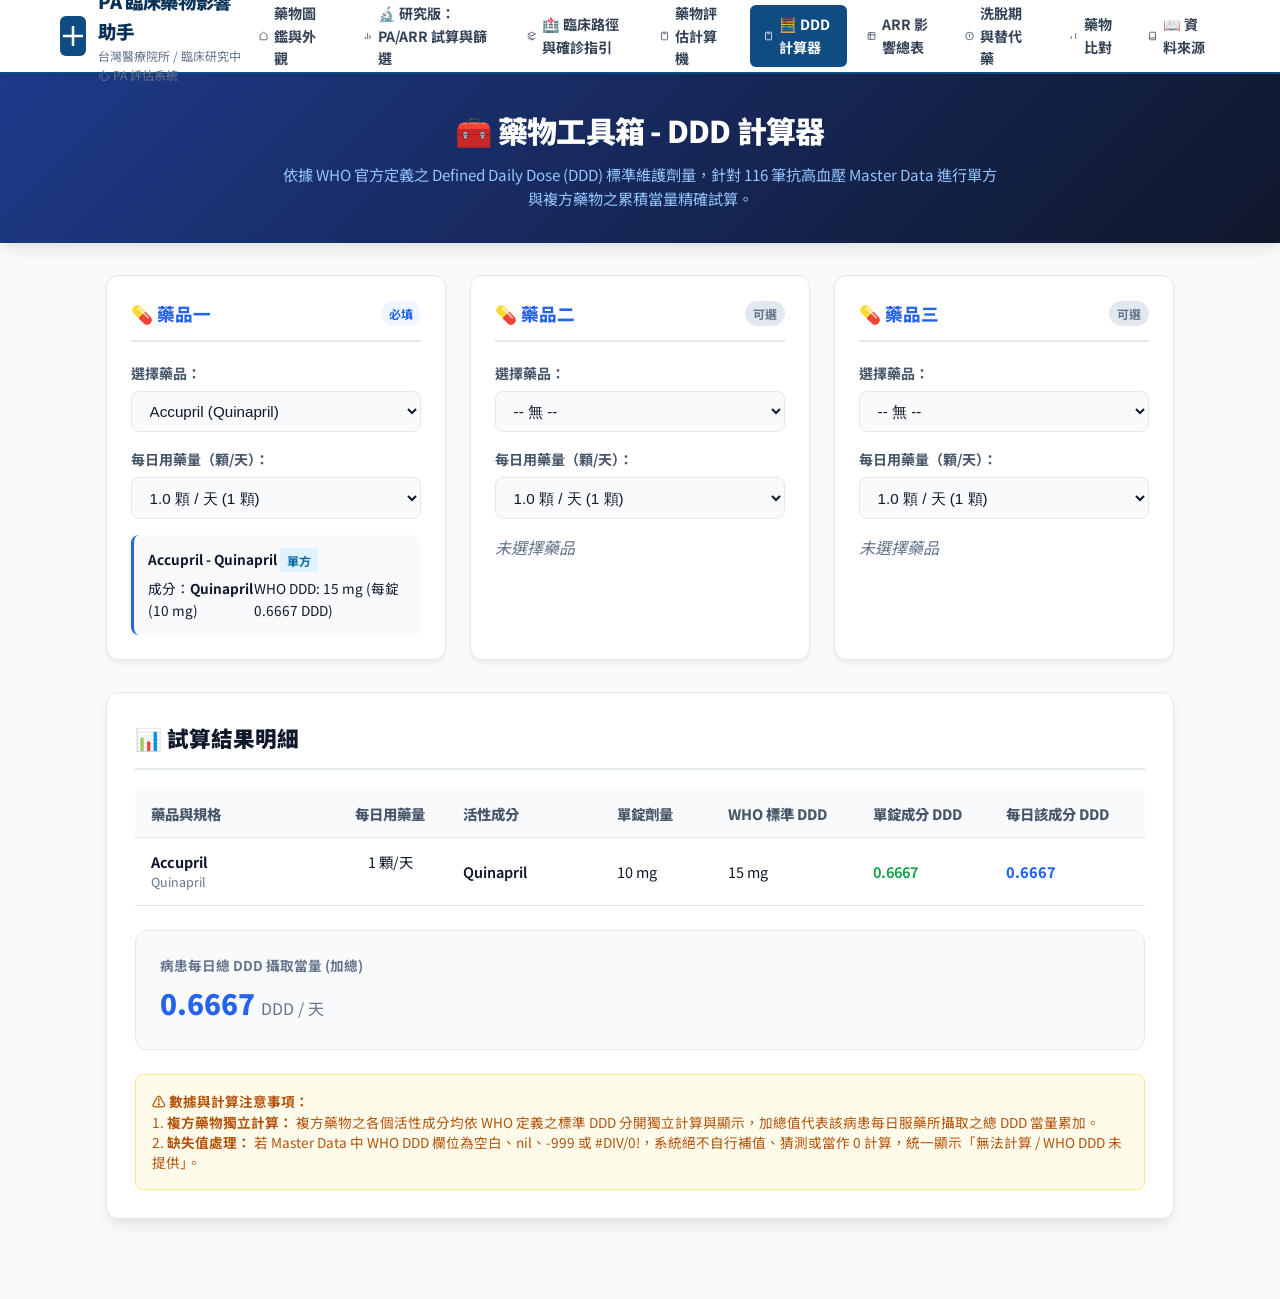
==== ddd.html @ 59ca23a6 "Initial commit: PA HELP 4 website core files and data" ====
<!DOCTYPE html>
<html lang="zh-TW">
<head>
  <meta charset="UTF-8">
  <meta name="viewport" content="width=device-width, initial-scale=1.0">
  <title>🧰 藥物工具箱 - DDD 計算器</title>
  <link rel="preconnect" href="https://fonts.googleapis.com">
  <link rel="preconnect" href="https://fonts.gstatic.com" crossorigin>
  <link href="https://fonts.googleapis.com/css2?family=Noto+Sans+TC:wght@400;500;700;900&display=swap" rel="stylesheet">
  <link rel="stylesheet" href="styles.css">
  <link rel="stylesheet" href="css/ddd_calculator.css">
</head>
<body>

  <!-- 醫療院所風格頂部導覽列 (與主網站一致) -->
  <header class="hospital-header">
    <div class="header-inner container">
      <a href="index.html#/" class="hospital-brand">
        <div class="hospital-logo">
          <svg width="24" height="24" viewBox="0 0 24 24" fill="none" stroke="currentColor" stroke-width="2.5">
            <path d="M12 2v20M2 12h20"></path>
          </svg>
        </div>
        <div class="brand-text">
          <div class="brand-title">PA 臨床藥物影響助手</div>
          <div class="brand-subtitle">台灣醫療院所 / 臨床研究中心 PA 評估系統</div>
        </div>
      </a>

      <!-- 導覽功能分頁 -->
      <nav class="main-nav" id="main-nav">
        <a href="index.html#/" class="nav-item" data-route="home">
          <svg width="16" height="16" viewBox="0 0 24 24" fill="none" stroke="currentColor" stroke-width="2"><path d="M3 9l9-7 9 7v11a2 2 0 0 1-2 2H5a2 2 0 0 1-2-2z"></path></svg>
          藥物圖鑑與外觀
        </a>
        <a href="index.html#/research" class="nav-item" data-route="research">
          <svg width="16" height="16" viewBox="0 0 24 24" fill="none" stroke="currentColor" stroke-width="2"><line x1="18" y1="20" x2="18" y2="10"></line><line x1="12" y1="20" x2="12" y2="4"></line><line x1="6" y1="20" x2="6" y2="14"></line></svg>
          🔬 研究版：PA/ARR 試算與篩選
        </a>
        <a href="index.html#/pathway" class="nav-item" data-route="pathway">
          <svg width="16" height="16" viewBox="0 0 24 24" fill="none" stroke="currentColor" stroke-width="2"><polygon points="12 2 2 7 12 12 22 7 12 2"></polygon><polyline points="2 17 12 22 22 17"></polyline><polyline points="2 12 17 22 12"></polyline></svg>
          🏥 臨床路徑與確診指引
        </a>
        <a href="index.html#/calculator" class="nav-item" data-route="calculator">
          <svg width="16" height="16" viewBox="0 0 24 24" fill="none" stroke="currentColor" stroke-width="2"><rect x="4" y="2" width="16" height="20" rx="2"></rect><line x1="8" y1="6" x2="16" y2="6"></line></svg>
          藥物評估計算機
        </a>
        <a href="ddd.html" class="nav-item active" data-route="ddd">
          <svg width="16" height="16" viewBox="0 0 24 24" fill="none" stroke="currentColor" stroke-width="2"><rect x="4" y="2" width="16" height="20" rx="2"></rect><line x1="8" y1="6" x2="16" y2="6"></line></svg>
          🧮 DDD 計算器
        </a>
        <a href="index.html#/matrix" class="nav-item" data-route="matrix">
          <svg width="16" height="16" viewBox="0 0 24 24" fill="none" stroke="currentColor" stroke-width="2"><rect x="3" y="3" width="18" height="18" rx="2"></rect><line x1="3" y1="9" x2="21" y2="9"></line><line x1="9" y1="3" x2="9" y2="21"></line></svg>
          ARR 影響總表
        </a>
        <a href="index.html#/washout" class="nav-item" data-route="washout">
          <svg width="16" height="16" viewBox="0 0 24 24" fill="none" stroke="currentColor" stroke-width="2"><circle cx="12" cy="12" r="10"></circle><polyline points="12 6 12 16 14"></polyline></svg>
          洗脫期與替代藥
        </a>
        <a href="index.html#/compare" class="nav-item" data-route="compare">
          <svg width="16" height="16" viewBox="0 0 24 24" fill="none" stroke="currentColor" stroke-width="2"><line x1="18" y1="20" x2="18" y2="4"></line><line x1="6" y1="20" x2="6" y2="12"></line></svg>
          藥物比對
        </a>
        <a href="index.html#/sources" class="nav-item" data-route="sources">
          <svg width="16" height="16" viewBox="0 0 24 24" fill="none" stroke="currentColor" stroke-width="2"><path d="M4 19.5A2.5 2.5 0 0 1 6.5 17H20"></path><path d="M6.5 2H20v20H6.5A2.5 2.5 0 0 1 4 19.5v-15A2.5 2.5 0 0 1 6.5 2z"></path></svg>
          📖 資料來源
        </a>
      </nav>
    </div>
  </header>

  <header class="ddd-header">
    <h1>🧰 藥物工具箱 - DDD 計算器</h1>
    <p>依據 WHO 官方定義之 Defined Daily Dose (DDD) 標準維護劑量，針對 116 筆抗高血壓 Master Data 進行單方與複方藥物之累積當量精確試算。</p>
  </header>

  <main class="ddd-container">

    <!-- 3 Drug Select Cards Grid -->
    <div class="ddd-grid">

      <!-- Drug 1 Card -->
      <div class="ddd-card">
        <div class="ddd-card__header">
          <div class="ddd-card__title">💊 藥品一</div>
          <span class="ddd-card__badge ddd-card__badge--required">必填</span>
        </div>

        <div class="ddd-form-group">
          <label class="ddd-label" for="drug-select-1">選擇藥品：</label>
          <select id="drug-select-1" class="ddd-select">
            <option value="">載入中...</option>
          </select>
        </div>

        <div class="ddd-form-group">
          <label class="ddd-label" for="drug-dose-1">每日用藥量（顆/天）：</label>
          <select id="drug-dose-1" class="ddd-select">
            <option value="0.5">0.5 顆 / 天 (半顆)</option>
            <option value="1.0" selected>1.0 顆 / 天 (1 顆)</option>
            <option value="1.5">1.5 顆 / 天 (1.5 顆)</option>
            <option value="2.0">2.0 顆 / 天 (2 顆)</option>
            <option value="2.5">2.5 顆 / 天 (2.5 顆)</option>
            <option value="3.0">3.0 顆 / 天 (3 顆)</option>
            <option value="4.0">4.0 顆 / 天 (4 顆)</option>
          </select>
        </div>

        <div id="drug-info-1"></div>
      </div>

      <!-- Drug 2 Card -->
      <div class="ddd-card">
        <div class="ddd-card__header">
          <div class="ddd-card__title">💊 藥品二</div>
          <span class="ddd-card__badge ddd-card__badge--optional">可選</span>
        </div>

        <div class="ddd-form-group">
          <label class="ddd-label" for="drug-select-2">選擇藥品：</label>
          <select id="drug-select-2" class="ddd-select">
            <option value="">-- 無 --</option>
          </select>
        </div>

        <div class="ddd-form-group">
          <label class="ddd-label" for="drug-dose-2">每日用藥量（顆/天）：</label>
          <select id="drug-dose-2" class="ddd-select">
            <option value="0.5">0.5 顆 / 天 (半顆)</option>
            <option value="1.0" selected>1.0 顆 / 天 (1 顆)</option>
            <option value="1.5">1.5 顆 / 天 (1.5 顆)</option>
            <option value="2.0">2.0 顆 / 天 (2 顆)</option>
            <option value="2.5">2.5 顆 / 天 (2.5 顆)</option>
            <option value="3.0">3.0 顆 / 天 (3 顆)</option>
            <option value="4.0">4.0 顆 / 天 (4 顆)</option>
          </select>
        </div>

        <div id="drug-info-2"></div>
      </div>

      <!-- Drug 3 Card -->
      <div class="ddd-card">
        <div class="ddd-card__header">
          <div class="ddd-card__title">💊 藥品三</div>
          <span class="ddd-card__badge ddd-card__badge--optional">可選</span>
        </div>

        <div class="ddd-form-group">
          <label class="ddd-label" for="drug-select-3">選擇藥品：</label>
          <select id="drug-select-3" class="ddd-select">
            <option value="">-- 無 --</option>
          </select>
        </div>

        <div class="ddd-form-group">
          <label class="ddd-label" for="drug-dose-3">每日用藥量（顆/天）：</label>
          <select id="drug-dose-3" class="ddd-select">
            <option value="0.5">0.5 顆 / 天 (半顆)</option>
            <option value="1.0" selected>1.0 顆 / 天 (1 顆)</option>
            <option value="1.5">1.5 顆 / 天 (1.5 顆)</option>
            <option value="2.0">2.0 顆 / 天 (2 顆)</option>
            <option value="2.5">2.5 顆 / 天 (2.5 顆)</option>
            <option value="3.0">3.0 顆 / 天 (3 顆)</option>
            <option value="4.0">4.0 顆 / 天 (4 顆)</option>
          </select>
        </div>

        <div id="drug-info-3"></div>
      </div>

    </div>

    <!-- Calculations Result Section -->
    <section class="ddd-results-card">
      <h2 class="ddd-results-title">📊 試算結果明細</h2>

      <div class="ddd-table-wrapper">
        <table class="ddd-table">
          <thead>
            <tr>
              <th style="min-width:180px;">藥品與規格</th>
              <th style="min-width:100px;text-align:center;">每日用藥量</th>
              <th style="min-width:140px;">活性成分</th>
              <th style="min-width:100px;">單錠劑量</th>
              <th style="min-width:130px;">WHO 標準 DDD</th>
              <th style="min-width:110px;">單錠成分 DDD</th>
              <th style="min-width:140px;">每日該成分 DDD</th>
            </tr>
          </thead>
          <tbody id="ddd-results-tbody">
            <!-- Dynamic JS Output -->
          </tbody>
        </table>
      </div>

      <div class="ddd-summary-box">
        <div class="ddd-summary-item">
          <div class="ddd-summary-label">病患每日總 DDD 攝取當量 (加總)</div>
          <div class="ddd-summary-val" id="total-ddd-value">0.0000</div>
        </div>
      </div>

      <div class="ddd-notice">
        <strong>⚠️ 數據與計算注意事項：</strong><br>
        1. <strong>複方藥物獨立計算：</strong> 複方藥物之各個活性成分均依 WHO 定義之標準 DDD 分開獨立計算與顯示，加總值代表該病患每日服藥所攝取之總 DDD 當量累加。<br>
        2. <strong>缺失值處理：</strong> 若 Master Data 中 WHO DDD 欄位為空白、nil、-999 或 #DIV/0!，系統絕不自行補值、猜測或當作 0 計算，統一顯示「無法計算 / WHO DDD 未提供」。
      </div>
    </section>

  </main>

  <script src="js/ddd_calculator.js"></script>
</body>
</html>
---- styles.css ----
/* ==========================================================================
   PA 臨床藥物影響助手 - 台灣醫療院所風格 CSS 設計系統
   ========================================================================== */

:root {
  --primary-dark: #093256;
  --primary: #0f4c81;
  --primary-light: #1d72b8;
  --primary-soft: #f0f7ff;
  --teal: #0891b2;
  --teal-light: #ecfeff;
  --success: #059669;
  --success-dark: #065f46;
  --success-soft: #ecfdf5;
  --warning: #d97706;
  --warning-dark: #78350f;
  --warning-soft: #fffbeb;
  --danger: #dc2626;
  --danger-dark: #991b1b;
  --danger-soft: #fef2f2;
  --orange: #ea580c;
  --blue-alt: #2563eb;
  
  --bg-page: #f8fafc;
  --bg-card: #ffffff;
  --border: #e2e8f0;
  --border-strong: #cbd5e1;
  
  --text-main: #0f172a;
  --text-body: #334155;
  --text-muted: #64748b;
  --text-light: #94a3b8;

  --shadow-sm: 0 1px 3px rgba(0,0,0,0.05), 0 1px 2px rgba(0,0,0,0.03);
  --shadow-md: 0 4px 6px -1px rgba(0,0,0,0.08), 0 2px 4px -1px rgba(0,0,0,0.04);
  --radius-sm: 6px;
  --radius-md: 8px;
  --radius-lg: 12px;
}

*, *::before, *::after {
  box-sizing: border-box;
  margin: 0;
  padding: 0;
}

body {
  font-family: 'Noto Sans TC', -apple-system, BlinkMacSystemFont, "Segoe UI", Roboto, sans-serif;
  background-color: var(--bg-page);
  color: var(--text-main);
  line-height: 1.5;
  -webkit-font-smoothing: antialiased;
}

.container {
  max-width: 1200px;
  margin: 0 auto;
  padding: 0 1.25rem;
}

/* 頂部 Header */
.hospital-header {
  background: #ffffff;
  border-bottom: 2px solid var(--primary);
  box-shadow: var(--shadow-sm);
  position: sticky;
  top: 0;
  z-index: 100;
}

.header-inner {
  display: flex;
  align-items: center;
  justify-content: space-between;
  height: 72px;
}

.hospital-brand {
  display: flex;
  align-items: center;
  gap: 0.75rem;
  text-decoration: none;
}

.hospital-logo {
  width: 40px;
  height: 40px;
  background: var(--primary);
  color: #ffffff;
  border-radius: var(--radius-sm);
  display: grid;
  place-items: center;
}

.brand-title {
  font-size: 1.15rem;
  font-weight: 900;
  color: var(--primary-dark);
  letter-spacing: -0.02em;
}

.brand-subtitle {
  font-size: 0.75rem;
  color: var(--text-muted);
}

.main-nav {
  display: flex;
  gap: 0.35rem;
  align-items: center;
}

.nav-item {
  display: inline-flex;
  align-items: center;
  gap: 0.4rem;
  padding: 0.5rem 0.85rem;
  border-radius: var(--radius-sm);
  font-size: 0.88rem;
  font-weight: 700;
  color: var(--text-body);
  text-decoration: none;
  transition: all 0.15s ease;
}

.nav-item:hover {
  background: var(--primary-soft);
  color: var(--primary);
}

.nav-item.active {
  background: var(--primary);
  color: #ffffff;
}

.main-content {
  padding-top: 1.75rem;
  padding-bottom: 3rem;
}

/* 1. 首頁 Hero */
.hero-clinic {
  background: #ffffff;
  border: 1px solid var(--border-strong);
  border-left: 5px solid var(--primary);
  border-radius: var(--radius-lg);
  padding: 2rem;
  margin-bottom: 1.5rem;
  box-shadow: var(--shadow-sm);
  display: grid;
  grid-template-columns: 1fr 340px;
  gap: 2rem;
}

@media (max-width: 900px) {
  .hero-clinic {
    grid-template-columns: 1fr;
  }
}

.version-tag {
  display: inline-flex;
  align-items: center;
  gap: 0.35rem;
  padding: 0.25rem 0.65rem;
  background: var(--primary-soft);
  color: var(--primary);
  font-size: 0.78rem;
  font-weight: 800;
  border-radius: 999px;
  margin-bottom: 0.75rem;
}

.hero-clinic h1 {
  font-size: 1.85rem;
  font-weight: 900;
  color: var(--primary-dark);
  line-height: 1.25;
  margin-bottom: 0.35rem;
}

.hero-clinic__sub {
  font-size: 1.05rem;
  font-weight: 700;
  color: var(--teal);
  margin-bottom: 0.75rem;
}

.hero-clinic__desc {
  font-size: 0.92rem;
  color: var(--text-body);
  margin-bottom: 1.25rem;
  line-height: 1.6;
}

.hero-clinic__actions {
  display: flex;
  gap: 0.75rem;
  flex-wrap: wrap;
}

/* 按鈕風格 */
.btn {
  display: inline-flex;
  align-items: center;
  justify-content: center;
  gap: 0.5rem;
  padding: 0.65rem 1.25rem;
  border-radius: var(--radius-sm);
  font-size: 0.92rem;
  font-weight: 700;
  cursor: pointer;
  border: 1px solid transparent;
  text-decoration: none;
  transition: all 0.15s ease;
}

.btn-primary {
  background: var(--primary);
  color: #ffffff;
}

.btn-primary:hover {
  background: var(--primary-dark);
}

.btn-outline {
  background: #ffffff;
  border-color: var(--border-strong);
  color: var(--text-main);
}

.btn-outline:hover {
  background: var(--bg-page);
  border-color: var(--primary);
  color: var(--primary);
}

.btn-sm {
  padding: 0.4rem 0.85rem;
  font-size: 0.82rem;
}

.btn-block {
  width: 100%;
}

/* 藥物外觀視覺群組面板 */
.pill-cluster-card {
  background: var(--bg-page);
  border: 1px solid var(--border);
  border-radius: var(--radius-md);
  padding: 1.25rem;
  display: flex;
  flex-direction: column;
}

.pill-cluster-card__title {
  font-size: 0.88rem;
  font-weight: 800;
  color: var(--primary-dark);
  margin-bottom: 0.75rem;
  display: flex;
  align-items: center;
  justify-content: space-between;
}

.pill-grid-preview {
  display: grid;
  grid-template-columns: 1fr 1fr;
  gap: 0.6rem;
}

.pill-preview-item {
  background: #ffffff;
  border: 1px solid var(--border);
  border-radius: var(--radius-sm);
  padding: 0.5rem 0.65rem;
  display: flex;
  align-items: center;
  gap: 0.5rem;
}

/* 臨床提醒 Box */
.clinic-notice {
  background: var(--warning-soft);
  border: 1px solid #fcd34d;
  border-left: 4px solid var(--warning);
  border-radius: var(--radius-sm);
  padding: 0.85rem 1.15rem;
  margin-bottom: 1.75rem;
  font-size: 0.88rem;
  color: var(--warning-dark);
  display: flex;
  gap: 0.75rem;
  align-items: flex-start;
}

/* 2. 搜尋與分類 */
.search-section {
  background: #ffffff;
  border: 1px solid var(--border-strong);
  border-radius: var(--radius-md);
  padding: 1.25rem;
  margin-bottom: 1.75rem;
}

.search-section h2 {
  font-size: 1.1rem;
  font-weight: 800;
  color: var(--primary-dark);
  margin-bottom: 0.85rem;
  display: flex;
  align-items: center;
  gap: 0.5rem;
}

.search-box {
  position: relative;
  margin-bottom: 0.85rem;
}

.search-box input {
  width: 100%;
  padding: 0.75rem 1rem 0.75rem 2.6rem;
  font-size: 0.95rem;
  font-family: inherit;
  border: 2px solid var(--border);
  border-radius: var(--radius-sm);
  background: #ffffff;
  transition: border-color 0.15s ease;
}

.search-box input:focus {
  outline: none;
  border-color: var(--primary);
}

.search-box__icon {
  position: absolute;
  left: 0.85rem;
  top: 50%;
  transform: translateY(-50%);
  color: var(--text-muted);
}

.category-chips {
  display: flex;
  gap: 0.4rem;
  flex-wrap: wrap;
}

.chip {
  display: inline-flex;
  align-items: center;
  gap: 0.35rem;
  padding: 0.35rem 0.75rem;
  background: var(--bg-page);
  border: 1px solid var(--border);
  border-radius: 999px;
  font-size: 0.82rem;
  font-weight: 700;
  color: var(--text-body);
  cursor: pointer;
  transition: all 0.15s ease;
}

.chip:hover {
  border-color: var(--primary);
  color: var(--primary);
}

.chip.active {
  background: var(--primary);
  border-color: var(--primary);
  color: #ffffff;
}

/* 3. ARR 三色面板 */
.arr-overview-grid {
  display: grid;
  grid-template-columns: repeat(auto-fit, minmax(320px, 1fr));
  gap: 1.25rem;
  margin-bottom: 2rem;
}

.arr-card {
  background: #ffffff;
  border-radius: var(--radius-md);
  padding: 1.25rem;
  border: 1px solid var(--border-strong);
  box-shadow: var(--shadow-sm);
  display: flex;
  flex-direction: column;
}

.arr-card--positive { border-top: 4px solid var(--danger); }
.arr-card--negative { border-top: 4px solid var(--primary-light); }
.arr-card--minimal { border-top: 4px solid var(--success); }

.arr-card__title {
  font-size: 1.05rem;
  font-weight: 900;
  margin-bottom: 0.5rem;
  display: flex;
  align-items: center;
  gap: 0.4rem;
}

.arr-card--positive .arr-card__title { color: var(--danger-dark); }
.arr-card--negative .arr-card__title { color: var(--primary-dark); }
.arr-card--minimal .arr-card__title { color: var(--success-dark); }

.arr-card__mechanism {
  font-size: 0.85rem;
  color: var(--text-body);
  background: var(--bg-page);
  padding: 0.6rem 0.75rem;
  border-radius: var(--radius-sm);
  margin-bottom: 0.85rem;
}

.arr-card__pill-list {
  display: flex;
  flex-direction: column;
  gap: 0.4rem;
  font-size: 0.84rem;
}

.arr-card__pill-item {
  display: flex;
  align-items: center;
  gap: 0.5rem;
  padding: 0.35rem 0.5rem;
  background: #ffffff;
  border: 1px solid var(--border);
  border-radius: var(--radius-sm);
}

/* 4. 藥物圖鑑卡片 */
.med-encyclopedia-grid {
  display: grid;
  grid-template-columns: repeat(auto-fill, minmax(340px, 1fr));
  gap: 1.25rem;
}

.med-p-card {
  background: #ffffff;
  border: 1px solid var(--border-strong);
  border-radius: var(--radius-md);
  padding: 1.25rem;
  box-shadow: var(--shadow-sm);
  display: flex;
  flex-direction: column;
  gap: 0.75rem;
  transition: transform 0.15s ease, box-shadow 0.15s ease;
}

.med-p-card:hover {
  transform: translateY(-2px);
  box-shadow: var(--shadow-md);
  border-color: var(--primary);
}

.med-p-card__top {
  display: flex;
  gap: 0.85rem;
  align-items: flex-start;
}

.med-p-card__pill-icon {
  width: 90px;
  height: 90px;
  background: var(--bg-page);
  border-radius: var(--radius-sm);
  border: 1px solid var(--border);
  display: grid;
  place-items: center;
  flex-shrink: 0;
  cursor: pointer;
}

.med-p-card__pill-icon img {
  width: 100%;
  height: 100%;
  object-fit: contain;
}

.med-p-card__names {
  flex: 1;
  min-width: 0;
}

.med-p-card__tag {
  display: inline-block;
  font-size: 0.72rem;
  font-weight: 800;
  padding: 0.15rem 0.45rem;
  background: var(--primary-soft);
  color: var(--primary);
  border-radius: 4px;
  margin-bottom: 0.2rem;
}

.combo-tag {
  display: inline-block;
  font-size: 0.72rem;
  font-weight: 800;
  padding: 0.15rem 0.45rem;
  background: #fef3c7;
  color: #92400e;
  border-radius: 4px;
  margin-left: 0.3rem;
}

.med-p-card__generic {
  font-size: 1.15rem;
  font-weight: 900;
  color: var(--primary-dark);
  line-height: 1.2;
}

.info-cite-icon {
  display: inline-block;
  font-size: 0.74rem;
  color: var(--text-muted);
  opacity: 0.65;
  margin-left: 0.3rem;
  text-decoration: none;
  font-weight: 700;
  vertical-align: middle;
  transition: opacity 0.2s, color 0.2s, background 0.2s;
  padding: 0 0.2rem;
  border-radius: 4px;
}
.info-cite-icon:hover {
  opacity: 1;
  color: var(--primary);
  background: var(--primary-soft);
  text-decoration: underline;
}

.med-p-card__zh {
  font-size: 0.88rem;
  font-weight: 700;
  color: var(--text-body);
  display: block;
}

.med-p-card__brands {
  font-size: 0.78rem;
  color: var(--text-muted);
  display: block;
  margin-top: 0.2rem;
}

/* 複方成分拆解卡片標示 */
.combo-breakdown-box {
  background: #fefce8;
  border: 1px solid #fde047;
  border-radius: var(--radius-sm);
  padding: 0.5rem 0.65rem;
  font-size: 0.82rem;
  color: #713f12;
}

/* ARR 干擾標籤 */
.arr-impact-badge {
  display: inline-flex;
  align-items: center;
  gap: 0.35rem;
  font-size: 0.8rem;
  font-weight: 800;
  padding: 0.3rem 0.65rem;
  border-radius: var(--radius-sm);
  width: 100%;
  justify-content: center;
}

.arr-impact-badge--fp { background: #fef2f2; color: #b91c1c; border: 1px solid #fca5a5; }
.arr-impact-badge--fn { background: #eff6ff; color: #1d4ed8; border: 1px solid #93c5fd; }
.arr-impact-badge--preferred { background: #ecfdf5; color: #047857; border: 1px solid #6ee7b7; }

/* 3 大指標 */
.med-p-card__metrics {
  display: grid;
  grid-template-columns: 1fr 1fr 1.1fr;
  gap: 0.4rem;
  background: var(--bg-page);
  padding: 0.5rem;
  border-radius: var(--radius-sm);
  border: 1px solid var(--border);
  text-align: center;
}

.metric-col__label {
  font-size: 0.68rem;
  color: var(--text-muted);
  font-weight: 700;
  display: block;
}

.metric-col__val {
  font-size: 0.95rem;
  font-weight: 900;
}

.metric-col__val.up { color: var(--danger); }
.metric-col__val.down { color: var(--blue-alt); }
.metric-col__val.flat { color: var(--success); }

/* 5. 洗脫期參考 */
.washout-section {
  background: #ffffff;
  border: 1px solid var(--border-strong);
  border-radius: var(--radius-md);
  padding: 1.5rem;
  margin-bottom: 2rem;
}

.washout-section h2 {
  font-size: 1.15rem;
  font-weight: 800;
  color: var(--primary-dark);
  margin-bottom: 1rem;
  display: flex;
  align-items: center;
  gap: 0.5rem;
}

.washout-list {
  display: flex;
  flex-direction: column;
  gap: 0.75rem;
}

.washout-row {
  display: flex;
  align-items: center;
  justify-content: space-between;
  padding: 0.85rem 1rem;
  background: var(--bg-page);
  border: 1px solid var(--border);
  border-radius: var(--radius-sm);
  gap: 1rem;
  flex-wrap: wrap;
}

.washout-row__left {
  display: flex;
  align-items: center;
  gap: 0.75rem;
}

.washout-row__time {
  font-size: 0.9rem;
  font-weight: 900;
  color: var(--danger-dark);
  background: #ffffff;
  padding: 0.35rem 0.75rem;
  border: 1px solid var(--border);
  border-radius: 999px;
}

/* 6. 表格樣式 */
.table-card {
  background: #ffffff;
  border: 1px solid var(--border-strong);
  border-radius: var(--radius-md);
  overflow-x: auto;
  box-shadow: var(--shadow-sm);
}

.clinic-table {
  width: 100%;
  border-collapse: collapse;
  font-size: 0.88rem;
  text-align: left;
}

.clinic-table th {
  background: var(--primary-soft);
  color: var(--primary-dark);
  font-weight: 800;
  padding: 0.85rem 1rem;
  border-bottom: 2px solid var(--border-strong);
  white-space: nowrap;
}

.clinic-table td {
  padding: 0.85rem 1rem;
  border-bottom: 1px solid var(--border);
  vertical-align: middle;
}

.clinic-table tbody tr:hover {
  background: #f8fafc;
}

/* Modal 大圖 View */
.modal-overlay {
  position: fixed;
  top: 0;
  left: 0;
  right: 0;
  bottom: 0;
  background: rgba(15, 23, 42, 0.75);
  backdrop-filter: blur(4px);
  z-index: 1000;
  display: grid;
  place-items: center;
  padding: 1rem;
}

.modal-card {
  background: #ffffff;
  border-radius: var(--radius-lg);
  max-width: 500px;
  width: 100%;
  padding: 1.5rem;
  position: relative;
  box-shadow: 0 20px 25px -5px rgba(0,0,0,0.2);
}

.modal-close {
  position: absolute;
  top: 0.75rem;
  right: 0.75rem;
  background: var(--bg-page);
  border: 1px solid var(--border);
  border-radius: 999px;
  width: 32px;
  height: 32px;
  font-size: 1.25rem;
  cursor: pointer;
  display: grid;
  place-items: center;
}

/* 頁尾 */
.hospital-footer {
  background: var(--primary-dark);
  color: #ffffff;
  padding: 1.5rem 0;
  margin-top: 3rem;
  border-top: 3px solid var(--primary);
  font-size: 0.82rem;
}

.footer-inner {
  display: flex;
  justify-content: space-between;
  align-items: center;
  gap: 1.5rem;
  flex-wrap: wrap;
}

.footer-left p {
  color: #94a3b8;
  margin-top: 0.25rem;
}

.pwa-install-badge {
  background: rgba(255,255,255,0.1);
  padding: 0.5rem 0.85rem;
  border-radius: var(--radius-sm);
  border: 1px solid rgba(255,255,255,0.2);
}
---- css/ddd_calculator.css ----
/* 🧮 DDD 計算器 - 獨立 CSS 樣式表 (與專案其他 CSS 完全隔離) */

:root {
  --ddd-bg-page: #f8fafc;
  --ddd-bg-card: #ffffff;
  --ddd-text-primary: #0f172a;
  --ddd-text-secondary: #475569;
  --ddd-text-muted: #64748b;
  --ddd-border: #e2e8f0;
  --ddd-border-focus: #2563eb;
  --ddd-primary: #2563eb;
  --ddd-primary-hover: #1d4ed8;
  --ddd-primary-light: #eff6ff;
  --ddd-accent: #0284c7;
  --ddd-warning-bg: #fffbebf5;
  --ddd-warning-border: #fde68a;
  --ddd-warning-text: #b45309;
  --ddd-radius-lg: 12px;
  --ddd-radius-md: 8px;
  --ddd-shadow: 0 4px 6px -1px rgba(0, 0, 0, 0.05), 0 2px 4px -1px rgba(0, 0, 0, 0.03);
  --ddd-shadow-lg: 0 10px 15px -3px rgba(0, 0, 0, 0.08), 0 4px 6px -2px rgba(0, 0, 0, 0.04);
}

@media (prefers-color-scheme: dark) {
  :root {
    --ddd-bg-page: #0f172a;
    --ddd-bg-card: #1e293b;
    --ddd-text-primary: #f8fafc;
    --ddd-text-secondary: #cbd5e1;
    --ddd-text-muted: #94a3b8;
    --ddd-border: #334155;
    --ddd-border-focus: #3b82f6;
    --ddd-primary: #3b82f6;
    --ddd-primary-hover: #60a5fa;
    --ddd-primary-light: #1e3a8a;
    --ddd-accent: #38bdf8;
    --ddd-warning-bg: #451a03;
    --ddd-warning-border: #78350f;
    --ddd-warning-text: #fef08a;
    --ddd-shadow: 0 4px 6px -1px rgba(0, 0, 0, 0.3);
    --ddd-shadow-lg: 0 10px 15px -3px rgba(0, 0, 0, 0.4);
  }
}

* {
  box-sizing: border-box;
  margin: 0;
  padding: 0;
}

body {
  font-family: 'Noto Sans TC', -apple-system, BlinkMacSystemFont, 'Segoe UI', Roboto, sans-serif;
  background-color: var(--ddd-bg-page);
  color: var(--ddd-text-primary);
  line-height: 1.6;
  min-height: 100vh;
  padding-bottom: 3rem;
}

.ddd-header {
  background: linear-gradient(135deg, #1e3a8a 0%, #0f172a 100%);
  color: #ffffff;
  padding: 2rem 1.5rem;
  text-align: center;
  box-shadow: var(--ddd-shadow-lg);
}

.ddd-header h1 {
  font-size: 1.875rem;
  font-weight: 900;
  letter-spacing: -0.025em;
  margin-bottom: 0.5rem;
  display: flex;
  align-items: center;
  justify-content: center;
  gap: 0.5rem;
}

.ddd-header p {
  color: #93c5fd;
  font-size: 0.95rem;
  max-width: 720px;
  margin: 0 auto;
}

.ddd-container {
  max-width: 1100px;
  margin: 2rem auto;
  padding: 0 1rem;
}

.ddd-grid {
  display: grid;
  grid-template-columns: repeat(auto-fit, minmax(320px, 1fr));
  gap: 1.5rem;
  margin-bottom: 2rem;
}

.ddd-card {
  background: var(--ddd-bg-card);
  border: 1px solid var(--ddd-border);
  border-radius: var(--ddd-radius-lg);
  padding: 1.5rem;
  box-shadow: var(--ddd-shadow);
  transition: transform 0.2s ease, box-shadow 0.2s ease;
}

.ddd-card:hover {
  box-shadow: var(--ddd-shadow-lg);
}

.ddd-card__header {
  display: flex;
  align-items: center;
  justify-content: space-between;
  border-bottom: 2px solid var(--ddd-border);
  padding-bottom: 0.75rem;
  margin-bottom: 1.25rem;
}

.ddd-card__title {
  font-weight: 800;
  font-size: 1.1rem;
  color: var(--ddd-primary);
  display: flex;
  align-items: center;
  gap: 0.5rem;
}

.ddd-card__badge {
  font-size: 0.75rem;
  padding: 0.2rem 0.5rem;
  border-radius: 9999px;
  font-weight: 700;
}

.ddd-card__badge--required {
  background: var(--ddd-primary-light);
  color: var(--ddd-primary);
}

.ddd-card__badge--optional {
  background: var(--ddd-border);
  color: var(--ddd-text-muted);
}

.ddd-form-group {
  margin-bottom: 1rem;
}

.ddd-label {
  display: block;
  font-size: 0.875rem;
  font-weight: 700;
  color: var(--ddd-text-secondary);
  margin-bottom: 0.4rem;
}

.ddd-select, .ddd-input {
  width: 100%;
  padding: 0.65rem 0.85rem;
  font-size: 0.95rem;
  background-color: var(--ddd-bg-page);
  color: var(--ddd-text-primary);
  border: 1px solid var(--ddd-border);
  border-radius: var(--ddd-radius-md);
  outline: none;
  transition: border-color 0.2s ease, box-shadow 0.2s ease;
}

.ddd-select:focus, .ddd-input:focus {
  border-color: var(--ddd-border-focus);
  box-shadow: 0 0 0 3px rgba(37, 99, 235, 0.15);
}

.ddd-info-box {
  margin-top: 1rem;
  padding: 0.85rem;
  background: var(--ddd-bg-page);
  border-radius: var(--ddd-radius-md);
  font-size: 0.85rem;
  border-left: 3px solid var(--ddd-primary);
}

.ddd-info-box__item {
  display: flex;
  justify-content: space-between;
  margin-bottom: 0.35rem;
}

.ddd-info-box__item:last-child {
  margin-bottom: 0;
}

.ddd-results-card {
  background: var(--ddd-bg-card);
  border: 1px solid var(--ddd-border);
  border-radius: var(--ddd-radius-lg);
  padding: 1.75rem;
  box-shadow: var(--ddd-shadow-lg);
}

.ddd-results-title {
  font-size: 1.35rem;
  font-weight: 900;
  margin-bottom: 1.25rem;
  display: flex;
  align-items: center;
  gap: 0.5rem;
  color: var(--ddd-text-primary);
  border-bottom: 2px solid var(--ddd-border);
  padding-bottom: 0.75rem;
}

.ddd-table-wrapper {
  overflow-x: auto;
  margin-bottom: 1.5rem;
}

.ddd-table {
  width: 100%;
  border-collapse: collapse;
  text-align: left;
  font-size: 0.9rem;
}

.ddd-table th, .ddd-table td {
  padding: 0.75rem 1rem;
  border-bottom: 1px solid var(--ddd-border);
}

.ddd-table th {
  background: var(--ddd-bg-page);
  font-weight: 800;
  color: var(--ddd-text-secondary);

}

.ddd-table tr:hover {
  background: var(--ddd-primary-light);
}

.ddd-tag {
  display: inline-block;
  padding: 0.15rem 0.45rem;
  font-size: 0.75rem;
  font-weight: 700;
  border-radius: 4px;
}

.ddd-tag--mono {
  background: #e0f2fe;
  color: #0369a1;
}

.ddd-tag--combo {
  background: #fef3c7;
  color: #b45309;
}

.ddd-status--invalid {
  color: #dc2626;
  font-weight: 700;
  font-size: 0.85rem;
}

.ddd-status--valid {
  color: #16a34a;
  font-weight: 700;
}

.ddd-summary-box {
  background: var(--ddd-bg-page);
  border-radius: var(--ddd-radius-lg);
  padding: 1.5rem;
  border: 1px solid var(--ddd-border);

  gap: 1.5rem;
}

.ddd-summary-item {
  flex: 1;
}

.ddd-summary-label {
  font-size: 0.85rem;
  color: var(--ddd-text-muted);
  font-weight: 700;
  text-transform: uppercase;
  margin-bottom: 0.25rem;
}

.ddd-summary-val {
  font-size: 1.75rem;
  font-weight: 900;
  color: var(--ddd-primary);
}

.ddd-summary-val--invalid {
  font-size: 1.1rem;
  color: #dc2626;
}

.ddd-notice {
  margin-top: 1.5rem;
  padding: 1rem;
  background-color: var(--ddd-warning-bg);
  border: 1px solid var(--ddd-warning-border);
  color: var(--ddd-warning-text);
  border-radius: var(--ddd-radius-md);
  font-size: 0.85rem;
  line-height: 1.5;
}
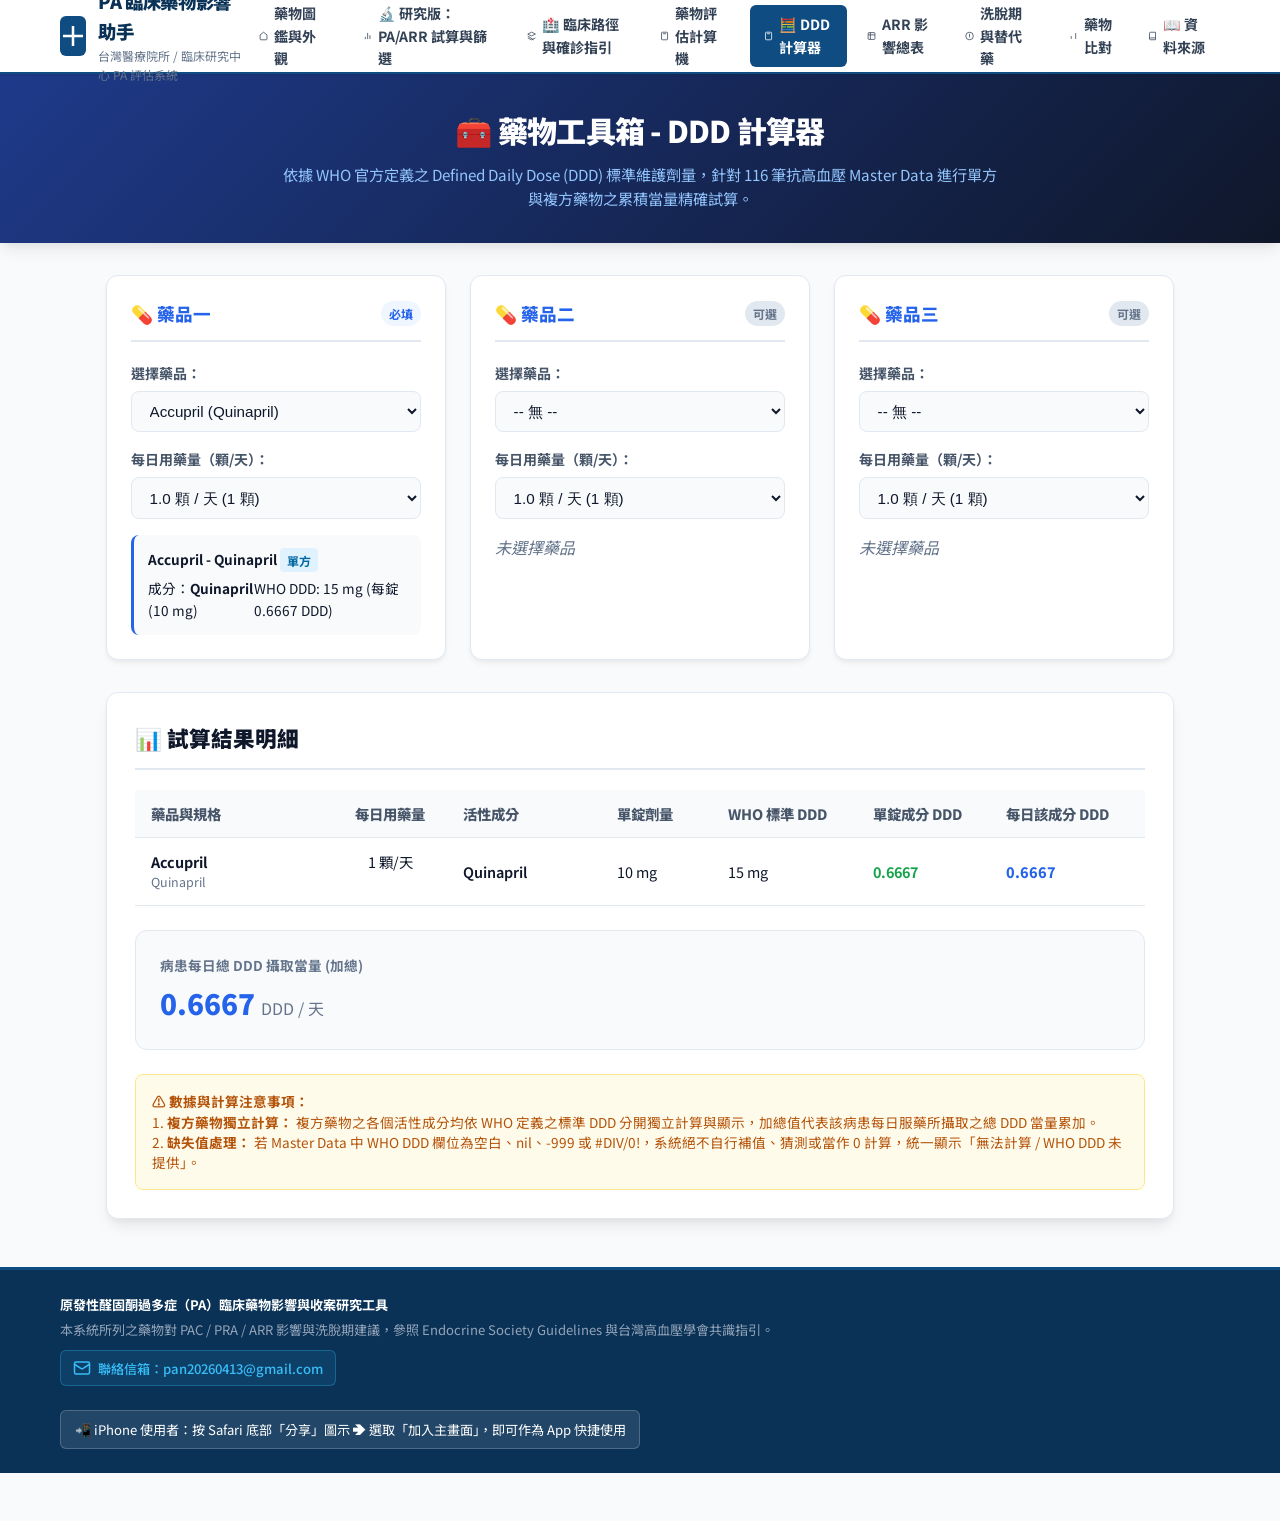
==== commit 7c06825e: "feat: add contact mailto button to footer (pan20260413@gmail.com)" ====
--- a/ddd.html
+++ b/ddd.html
@@ -210,6 +210,28 @@
 
   </main>
 
+  <!-- 頁尾 -->
+  <footer class="hospital-footer">
+    <div class="container footer-inner">
+      <div class="footer-left">
+        <strong>原發性醛固酮過多症（PA）臨床藥物影響與收案研究工具</strong>
+        <p>本系統所列之藥物對 PAC / PRA / ARR 影響與洗脫期建議，參照 Endocrine Society Guidelines 與台灣高血壓學會共識指引。</p>
+        <a href="mailto:pan20260413@gmail.com" class="footer-contact-link" title="寄信至 pan20260413@gmail.com">
+          <svg width="18" height="18" viewBox="0 0 24 24" fill="none" stroke="currentColor" stroke-width="2" stroke-linecap="round" stroke-linejoin="round">
+            <rect x="2" y="4" width="20" height="16" rx="2"></rect>
+            <path d="m22 7-8.97 5.7a1.94 1.94 0 0 1-2.06 0L2 7"></path>
+          </svg>
+          <span>聯絡信箱：pan20260413@gmail.com</span>
+        </a>
+      </div>
+      <div class="footer-right">
+        <div class="pwa-install-badge">
+          <span>📲 iPhone 使用者：按 Safari 底部「分享」圖示 ➔ 選取「加入主畫面」，即可作為 App 快捷使用</span>
+        </div>
+      </div>
+    </div>
+  </footer>
+
   <script src="js/ddd_calculator.js"></script>
 </body>
 </html>
--- a/styles.css
+++ b/styles.css
@@ -760,6 +760,28 @@
   margin-top: 0.25rem;
 }
 
+.footer-contact-link {
+  display: inline-flex;
+  align-items: center;
+  gap: 0.45rem;
+  color: #38bdf8;
+  text-decoration: none;
+  font-weight: 500;
+  padding: 0.4rem 0.75rem;
+  background: rgba(56, 189, 248, 0.1);
+  border: 1px solid rgba(56, 189, 248, 0.3);
+  border-radius: var(--radius-sm);
+  transition: all 0.2s ease;
+  margin-top: 0.65rem;
+}
+
+.footer-contact-link:hover {
+  background: rgba(56, 189, 248, 0.25);
+  color: #ffffff;
+  border-color: #38bdf8;
+  box-shadow: 0 2px 8px rgba(56, 189, 248, 0.2);
+}
+
 .pwa-install-badge {
   background: rgba(255,255,255,0.1);
   padding: 0.5rem 0.85rem;
